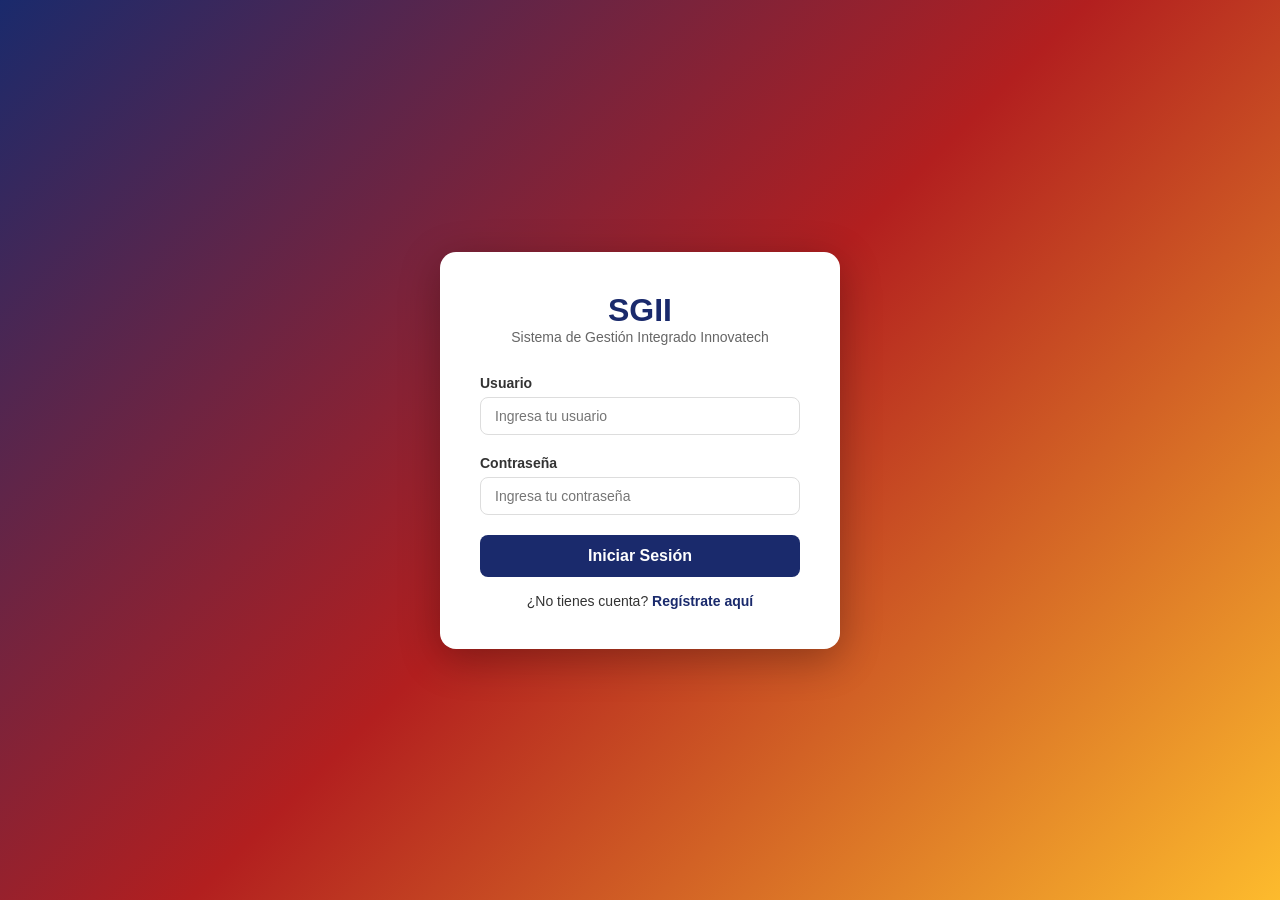
==== frontend/index.html @ d119462a "Primera versión del SGII MVP - Sistema de Gestión Integrado" ====
<!DOCTYPE html>
<html lang="es">
<head>
    <meta charset="UTF-8">
    <meta name="viewport" content="width=device-width, initial-scale=1.0">
    <title>SGII - Login | Innovatech</title>
    <link rel="stylesheet" href="css/style.css">
</head>
<body>
    <div class="login-container">
        <div class="login-box">
            <div class="login-header">
                <h1>SGII</h1>
                <p>Sistema de Gestión Integrado Innovatech</p>
            </div>
            
            <form id="loginForm">
                <div class="form-group">
                    <label for="username">Usuario</label>
                    <input type="text" id="username" placeholder="Ingresa tu usuario" required>
                </div>
                <div class="form-group">
                    <label for="password">Contraseña</label>
                    <input type="password" id="password" placeholder="Ingresa tu contraseña" required>
                </div>
                <button type="submit" class="btn-primary">Iniciar Sesión</button>
                <p class="register-link">¿No tienes cuenta? <a href="#" onclick="showRegister()">Regístrate aquí</a></p>
            </form>

            <form id="registerForm" style="display: none;">
                <div class="form-group">
                    <label for="reg-username">Usuario</label>
                    <input type="text" id="reg-username" placeholder="Elige un usuario" required>
                </div>
                <div class="form-group">
                    <label for="reg-email">Email</label>
                    <input type="email" id="reg-email" placeholder="tu@email.com" required>
                </div>
                <div class="form-group">
                    <label for="reg-fullname">Nombre completo</label>
                    <input type="text" id="reg-fullname" placeholder="Tu nombre completo">
                </div>
                <div class="form-group">
                    <label for="reg-password">Contraseña</label>
                    <input type="password" id="reg-password" placeholder="Crea una contraseña" required>
                </div>
                <button type="submit" class="btn-primary">Registrarse</button>
                <p class="register-link">¿Ya tienes cuenta? <a href="#" onclick="showLogin()">Inicia sesión aquí</a></p>
            </form>
        </div>
    </div>
    <script src="js/auth.js"></script>
</body>
</html>
---- frontend/css/style.css ----
* {
    margin: 0;
    padding: 0;
    box-sizing: border-box;
}

body {
    font-family: 'Segoe UI', Tahoma, Geneva, Verdana, sans-serif;
    background-color: #f4f7fa;
    color: #333;
}

.login-container {
    display: flex;
    justify-content: center;
    align-items: center;
    height: 100vh;
    background: linear-gradient(135deg, #1a2a6c, #b21f1f, #fdbb2d);
}

.login-box {
    background: white;
    padding: 40px;
    border-radius: 16px;
    box-shadow: 0 10px 40px rgba(0,0,0,0.3);
    width: 100%;
    max-width: 400px;
}

.login-header {
    text-align: center;
    margin-bottom: 30px;
}

.login-header h1 {
    color: #1a2a6c;
    font-size: 32px;
}

.login-header p {
    color: #666;
    font-size: 14px;
}

.form-group {
    margin-bottom: 20px;
}

.form-group label {
    display: block;
    margin-bottom: 6px;
    font-weight: 600;
    font-size: 14px;
}

.form-group input,
.form-group select,
.form-group textarea {
    width: 100%;
    padding: 10px 14px;
    border: 1px solid #ddd;
    border-radius: 8px;
    font-size: 14px;
    transition: border-color 0.3s;
}

.form-group input:focus,
.form-group select:focus,
.form-group textarea:focus {
    border-color: #1a2a6c;
    outline: none;
}

.btn-primary {
    width: 100%;
    padding: 12px;
    background: #1a2a6c;
    color: white;
    border: none;
    border-radius: 8px;
    font-size: 16px;
    font-weight: 600;
    cursor: pointer;
    transition: background 0.3s;
}

.btn-primary:hover {
    background: #2a3a8c;
}

.register-link {
    text-align: center;
    margin-top: 16px;
    font-size: 14px;
}

.register-link a {
    color: #1a2a6c;
    text-decoration: none;
    font-weight: 600;
}

.register-link a:hover {
    text-decoration: underline;
}

.navbar {
    background: white;
    padding: 16px 32px;
    display: flex;
    justify-content: space-between;
    align-items: center;
    box-shadow: 0 2px 10px rgba(0,0,0,0.1);
    position: sticky;
    top: 0;
    z-index: 100;
}

.nav-brand h2 {
    color: #1a2a6c;
    display: inline;
}

.nav-brand span {
    color: #666;
    font-size: 14px;
    margin-left: 8px;
}

.nav-links a {
    color: #555;
    text-decoration: none;
    margin-left: 24px;
    padding: 6px 12px;
    border-radius: 6px;
    transition: all 0.3s;
}

.nav-links a:hover {
    background: #f0f0f0;
}

.nav-links a.active {
    background: #1a2a6c;
    color: white;
}

#logoutBtn {
    color: #b21f1f;
}

#logoutBtn:hover {
    background: #fde8e8;
}

.container {
    max-width: 1200px;
    margin: 0 auto;
    padding: 24px 32px;
}

.stats-grid {
    display: grid;
    grid-template-columns: repeat(auto-fit, minmax(200px, 1fr));
    gap: 20px;
    margin: 24px 0;
}

.stat-card {
    background: white;
    padding: 20px;
    border-radius: 12px;
    box-shadow: 0 2px 10px rgba(0,0,0,0.08);
    display: flex;
    align-items: center;
    gap: 16px;
}

.stat-icon {
    font-size: 32px;
}

.stat-content h3 {
    font-size: 14px;
    color: #666;
    margin-bottom: 4px;
}

.stat-number {
    font-size: 28px;
    font-weight: 700;
    color: #1a2a6c;
}

.recent-projects {
    background: white;
    padding: 24px;
    border-radius: 12px;
    box-shadow: 0 2px 10px rgba(0,0,0,0.08);
    margin-top: 24px;
}

.recent-projects h2 {
    margin-bottom: 16px;
    font-size: 20px;
}

.page-header {
    display: flex;
    justify-content: space-between;
    align-items: center;
    margin-bottom: 24px;
}

.page-header .btn-primary {
    width: auto;
    padding: 10px 20px;
}

.project-item {
    background: white;
    padding: 20px 24px;
    border-radius: 12px;
    box-shadow: 0 2px 10px rgba(0,0,0,0.08);
    margin-bottom: 16px;
    display: flex;
    justify-content: space-between;
    align-items: center;
    transition: transform 0.2s;
}

.project-item:hover {
    transform: translateY(-2px);
}

.project-info h3 {
    font-size: 18px;
    margin-bottom: 4px;
}

.project-info p {
    color: #666;
    font-size: 14px;
}

.project-meta {
    display: flex;
    gap: 16px;
    align-items: center;
}

.status-badge {
    padding: 4px 12px;
    border-radius: 20px;
    font-size: 12px;
    font-weight: 600;
}

.status-planning { background: #ffd93d; color: #6b5800; }
.status-active { background: #6bcb77; color: #1a4a1a; }
.status-completed { background: #4d96ff; color: white; }
.status-cancelled { background: #ff6b6b; color: white; }

.btn-edit,
.btn-delete {
    border: none;
    padding: 6px 14px;
    border-radius: 6px;
    cursor: pointer;
    font-size: 13px;
    font-weight: 600;
    transition: all 0.2s ease;
}

.btn-edit {
    background: #e8f0fe;
    color: #1a2a6c;
}

.btn-edit:hover {
    background: #1a2a6c;
    color: white;
    transform: translateY(-1px);
}

.btn-delete {
    background: #fde8e8;
    color: #b21f1f;
}

.btn-delete:hover {
    background: #b21f1f;
    color: white;
    transform: translateY(-1px);
}

.modal {
    display: none;
    position: fixed;
    z-index: 200;
    left: 0;
    top: 0;
    width: 100%;
    height: 100%;
    background: rgba(0,0,0,0.5);
    justify-content: center;
    align-items: center;
}

.modal-content {
    background: white;
    padding: 32px;
    border-radius: 16px;
    width: 100%;
    max-width: 500px;
    position: relative;
    max-height: 90vh;
    overflow-y: auto;
}

.close {
    position: absolute;
    top: 16px;
    right: 20px;
    font-size: 28px;
    cursor: pointer;
    color: #999;
}

.close:hover {
    color: #333;
}

.modal-content .form-row {
    display: grid;
    grid-template-columns: 1fr 1fr;
    gap: 16px;
}

@media (max-width: 768px) {
    .navbar {
        flex-direction: column;
        gap: 12px;
        padding: 12px 16px;
    }
    
    .nav-links a {
        margin-left: 12px;
        font-size: 14px;
    }
    
    .stats-grid {
        grid-template-columns: 1fr 1fr;
    }
    
    .project-item {
        flex-direction: column;
        align-items: flex-start;
        gap: 12px;
    }
    
    .modal-content {
        margin: 20px;
        padding: 20px;
    }
    
    .modal-content .form-row {
        grid-template-columns: 1fr;
    }
}
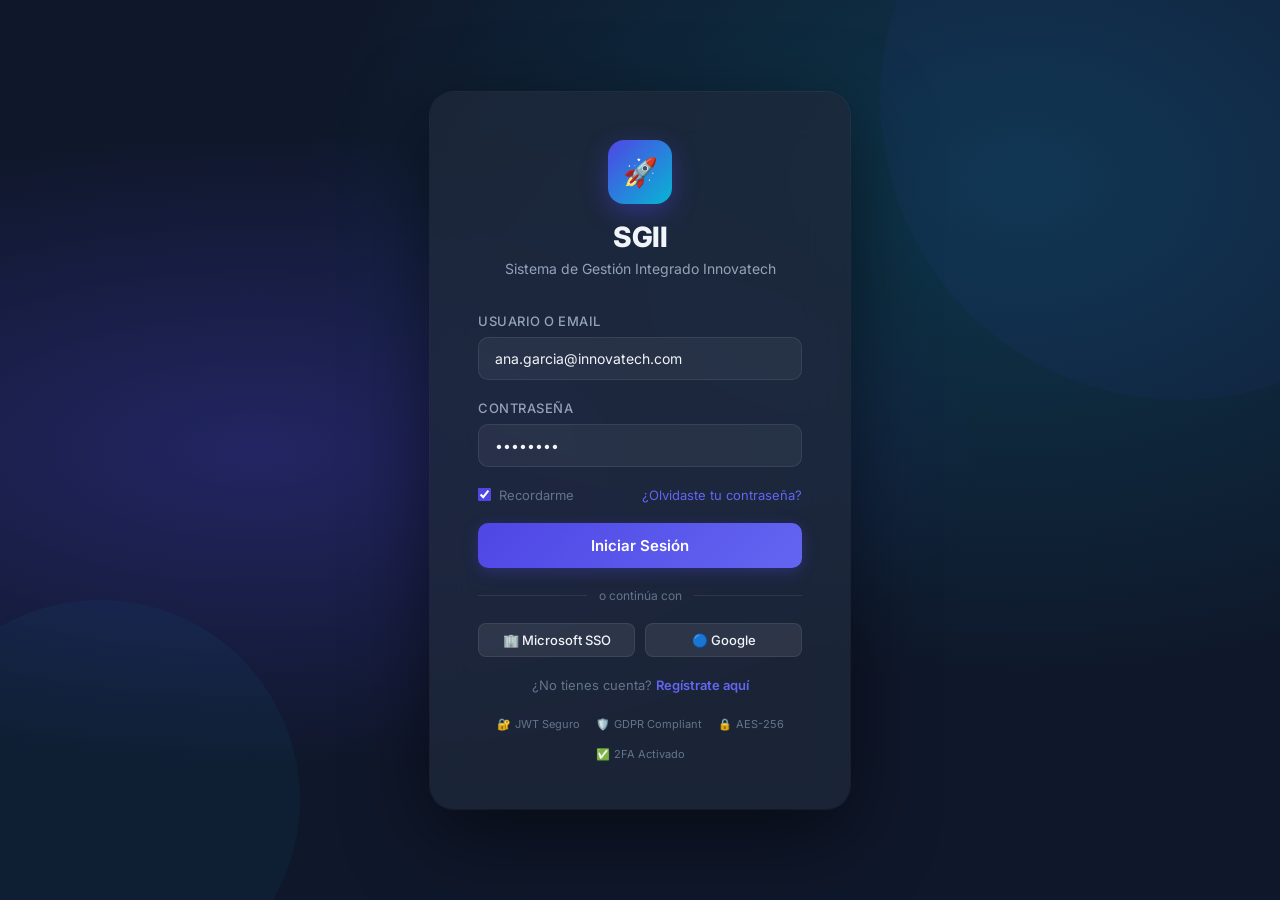
==== commit dbde0b63: "feat: implementar 6 modulos funcionales para capturas SGII con backend y diseño premium" ====
--- a/frontend/index.html
+++ b/frontend/index.html
@@ -3,52 +3,187 @@
 <head>
     <meta charset="UTF-8">
     <meta name="viewport" content="width=device-width, initial-scale=1.0">
-    <title>SGII - Login | Innovatech</title>
+    <title>SGII - Acceso Seguro | Innovatech Solutions</title>
+    <meta name="description" content="Sistema de Gestión Integrado Innovatech. Autenticación JWT con control de acceso basado en roles (RBAC).">
     <link rel="stylesheet" href="css/style.css">
 </head>
 <body>
     <div class="login-container">
         <div class="login-box">
             <div class="login-header">
+                <div class="login-logo">🚀</div>
                 <h1>SGII</h1>
                 <p>Sistema de Gestión Integrado Innovatech</p>
             </div>
-            
+
+            <!-- Login Form -->
             <form id="loginForm">
                 <div class="form-group">
-                    <label for="username">Usuario</label>
-                    <input type="text" id="username" placeholder="Ingresa tu usuario" required>
+                    <label for="username">Usuario o Email</label>
+                    <input type="text" id="username" placeholder="tu@innovatech.com" value="ana.garcia@innovatech.com">
                 </div>
                 <div class="form-group">
                     <label for="password">Contraseña</label>
-                    <input type="password" id="password" placeholder="Ingresa tu contraseña" required>
+                    <input type="password" id="password" placeholder="••••••••" value="••••••••">
                 </div>
-                <button type="submit" class="btn-primary">Iniciar Sesión</button>
-                <p class="register-link">¿No tienes cuenta? <a href="#" onclick="showRegister()">Regístrate aquí</a></p>
+                <div style="display:flex;justify-content:space-between;align-items:center;margin-bottom:20px;">
+                    <label style="display:flex;align-items:center;gap:8px;font-size:13px;color:var(--text-muted);cursor:pointer;margin:0;">
+                        <input type="checkbox" checked style="width:auto;accent-color:var(--primary);"> Recordarme
+                    </label>
+                    <a href="#" style="font-size:13px;color:var(--primary-light);text-decoration:none;">¿Olvidaste tu contraseña?</a>
+                </div>
+                <button type="submit" class="btn-primary" id="loginBtn">Iniciar Sesión</button>
+
+                <div style="display:flex;align-items:center;gap:12px;margin:20px 0;">
+                    <div style="flex:1;height:1px;background:var(--border);"></div>
+                    <span style="font-size:12px;color:var(--text-muted);">o continúa con</span>
+                    <div style="flex:1;height:1px;background:var(--border);"></div>
+                </div>
+
+                <div style="display:grid;grid-template-columns:1fr 1fr;gap:10px;margin-bottom:20px;">
+                    <button type="button" class="btn-secondary" onclick="alert('SSO Microsoft configurado')">
+                        🏢 Microsoft SSO
+                    </button>
+                    <button type="button" class="btn-secondary" onclick="alert('SSO Google configurado')">
+                        🔵 Google
+                    </button>
+                </div>
+
+                <p class="register-link">¿No tienes cuenta? <a href="#" onclick="showRegister(); return false;">Regístrate aquí</a></p>
             </form>
 
-            <form id="registerForm" style="display: none;">
+            <!-- Register Form (hidden) -->
+            <form id="registerForm" style="display:none;">
                 <div class="form-group">
-                    <label for="reg-username">Usuario</label>
-                    <input type="text" id="reg-username" placeholder="Elige un usuario" required>
-                </div>
-                <div class="form-group">
-                    <label for="reg-email">Email</label>
-                    <input type="email" id="reg-email" placeholder="tu@email.com" required>
-                </div>
-                <div class="form-group">
-                    <label for="reg-fullname">Nombre completo</label>
+                    <label for="reg-fullname">Nombre Completo</label>
                     <input type="text" id="reg-fullname" placeholder="Tu nombre completo">
                 </div>
                 <div class="form-group">
+                    <label for="reg-email">Email Corporativo</label>
+                    <input type="email" id="reg-email" placeholder="tu@innovatech.com" required>
+                </div>
+                <div class="form-group">
+                    <label for="reg-username">Nombre de Usuario</label>
+                    <input type="text" id="reg-username" placeholder="usuario.nombre" required>
+                </div>
+                <div class="form-group">
                     <label for="reg-password">Contraseña</label>
-                    <input type="password" id="reg-password" placeholder="Crea una contraseña" required>
+                    <input type="password" id="reg-password" placeholder="Mín. 8 caracteres con símbolo" required>
                 </div>
-                <button type="submit" class="btn-primary">Registrarse</button>
-                <p class="register-link">¿Ya tienes cuenta? <a href="#" onclick="showLogin()">Inicia sesión aquí</a></p>
+                <button type="submit" class="btn-primary">Crear Cuenta</button>
+                <p class="register-link">¿Ya tienes cuenta? <a href="#" onclick="showLogin(); return false;">Inicia sesión aquí</a></p>
             </form>
+
+            <!-- Security Badges -->
+            <div style="display:flex;justify-content:center;gap:16px;margin-top:24px;flex-wrap:wrap;">
+                <div style="display:flex;align-items:center;gap:4px;font-size:11px;color:var(--text-muted);">
+                    🔐 <span>JWT Seguro</span>
+                </div>
+                <div style="display:flex;align-items:center;gap:4px;font-size:11px;color:var(--text-muted);">
+                    🛡️ <span>GDPR Compliant</span>
+                </div>
+                <div style="display:flex;align-items:center;gap:4px;font-size:11px;color:var(--text-muted);">
+                    🔒 <span>AES-256</span>
+                </div>
+                <div style="display:flex;align-items:center;gap:4px;font-size:11px;color:var(--text-muted);">
+                    ✅ <span>2FA Activado</span>
+                </div>
+            </div>
         </div>
     </div>
-    <script src="js/auth.js"></script>
+
+    <script src="js/demo.js"></script>
+    <script>
+        function showRegister() {
+            document.getElementById('loginForm').style.display = 'none';
+            document.getElementById('registerForm').style.display = 'block';
+        }
+
+        function showLogin() {
+            document.getElementById('registerForm').style.display = 'none';
+            document.getElementById('loginForm').style.display = 'block';
+        }
+
+        document.getElementById('loginForm').addEventListener('submit', async function(e) {
+            e.preventDefault();
+            const btn = document.getElementById('loginBtn');
+            const userVal = document.getElementById('username').value;
+            const passVal = document.getElementById('password').value;
+
+            btn.textContent = '⏳ Verificando...';
+            btn.disabled = true;
+
+            try {
+                // El login del backend requiere OAuth2 Form URL Encoded
+                const response = await fetch('http://localhost:8000/api/auth/login', {
+                    method: 'POST',
+                    headers: { 'Content-Type': 'application/x-www-form-urlencoded' },
+                    body: new URLSearchParams({ 'username': userVal, 'password': passVal })
+                });
+
+                if (response.ok) {
+                    const data = await response.json();
+                    localStorage.setItem('access_token', data.access_token);
+
+                    // Obtener perfil del usuario
+                    const userResponse = await fetch('http://localhost:8000/api/auth/me', {
+                        headers: { 'Authorization': `Bearer ${data.access_token}` }
+                    });
+                    if (userResponse.ok) {
+                        const userData = await userResponse.json();
+                        localStorage.setItem('user', JSON.stringify(userData));
+                    } else {
+                        localStorage.setItem('user', JSON.stringify({ username: userVal, role: 'manager', full_name: 'Ana García' }));
+                    }
+
+                    window.location.href = 'dashboard.html';
+                } else {
+                    const err = await response.json();
+                    alert('Error: ' + (err.detail || 'Credenciales incorrectas'));
+                    btn.textContent = 'Iniciar Sesión';
+                    btn.disabled = false;
+                }
+            } catch (error) {
+                console.warn('Backend offline, usando modo demostración local.', error);
+                // Fallback local en caso de desconexión
+                if (userVal && passVal) {
+                    localStorage.setItem('access_token', 'demo-token-jwt-12345');
+                    localStorage.setItem('user', JSON.stringify({ username: 'ana.garcia', role: 'manager', full_name: 'Ana García' }));
+                    window.location.href = 'dashboard.html';
+                } else {
+                    alert('Por favor ingresa usuario y contraseña');
+                    btn.textContent = 'Iniciar Sesión';
+                    btn.disabled = false;
+                }
+            }
+        });
+
+        document.getElementById('registerForm').addEventListener('submit', async function(e) {
+            e.preventDefault();
+            const username = document.getElementById('reg-username').value;
+            const email = document.getElementById('reg-email').value;
+            const full_name = document.getElementById('reg-fullname').value;
+            const password = document.getElementById('reg-password').value;
+
+            try {
+                const response = await fetch('http://localhost:8000/api/auth/register', {
+                    method: 'POST',
+                    headers: { 'Content-Type': 'application/json' },
+                    body: JSON.stringify({ username, email, full_name, password, role: 'dev' })
+                });
+
+                if (response.ok) {
+                    alert('✅ Usuario registrado exitosamente en la base de datos.');
+                    showLogin();
+                } else {
+                    const err = await response.json();
+                    alert('Error: ' + (err.detail || 'No se pudo registrar'));
+                }
+            } catch (error) {
+                alert('Modo demostración: cuenta simulada.');
+                showLogin();
+            }
+        });
+    </script>
 </body>
 </html>
--- a/frontend/css/style.css
+++ b/frontend/css/style.css
@@ -1,45 +1,126 @@
+@import url('https://fonts.googleapis.com/css2?family=Inter:wght@300;400;500;600;700;800&display=swap');
+
 * {
     margin: 0;
     padding: 0;
     box-sizing: border-box;
 }
 
+:root {
+    --primary: #4f46e5;
+    --primary-light: #6366f1;
+    --primary-dark: #3730a3;
+    --secondary: #06b6d4;
+    --success: #10b981;
+    --warning: #f59e0b;
+    --danger: #ef4444;
+    --dark: #0f172a;
+    --dark-2: #1e293b;
+    --dark-3: #334155;
+    --text-primary: #f1f5f9;
+    --text-secondary: #94a3b8;
+    --text-muted: #64748b;
+    --border: rgba(255,255,255,0.08);
+    --card-bg: rgba(30, 41, 59, 0.8);
+    --sidebar-width: 260px;
+}
+
 body {
-    font-family: 'Segoe UI', Tahoma, Geneva, Verdana, sans-serif;
-    background-color: #f4f7fa;
-    color: #333;
-}
-
+    font-family: 'Inter', 'Segoe UI', sans-serif;
+    background: var(--dark);
+    color: var(--text-primary);
+    min-height: 100vh;
+}
+
+/* ===== SCROLLBAR ===== */
+::-webkit-scrollbar { width: 6px; }
+::-webkit-scrollbar-track { background: var(--dark-2); }
+::-webkit-scrollbar-thumb { background: var(--dark-3); border-radius: 3px; }
+
+/* ===== LOGIN PAGE ===== */
 .login-container {
     display: flex;
     justify-content: center;
     align-items: center;
-    height: 100vh;
-    background: linear-gradient(135deg, #1a2a6c, #b21f1f, #fdbb2d);
+    min-height: 100vh;
+    background: radial-gradient(ellipse at 20% 50%, rgba(79,70,229,0.3) 0%, transparent 50%),
+                radial-gradient(ellipse at 80% 20%, rgba(6,182,212,0.2) 0%, transparent 50%),
+                var(--dark);
+    position: relative;
+    overflow: hidden;
+}
+
+.login-container::before {
+    content: '';
+    position: absolute;
+    width: 600px; height: 600px;
+    background: rgba(79,70,229,0.05);
+    border-radius: 50%;
+    top: -200px; right: -200px;
+    animation: float 8s ease-in-out infinite;
+}
+
+.login-container::after {
+    content: '';
+    position: absolute;
+    width: 400px; height: 400px;
+    background: rgba(6,182,212,0.05);
+    border-radius: 50%;
+    bottom: -100px; left: -100px;
+    animation: float 6s ease-in-out infinite reverse;
+}
+
+@keyframes float {
+    0%, 100% { transform: translateY(0px); }
+    50% { transform: translateY(-20px); }
 }
 
 .login-box {
-    background: white;
-    padding: 40px;
-    border-radius: 16px;
-    box-shadow: 0 10px 40px rgba(0,0,0,0.3);
+    background: var(--card-bg);
+    backdrop-filter: blur(20px);
+    padding: 48px;
+    border-radius: 24px;
+    box-shadow: 0 25px 80px rgba(0,0,0,0.5), 0 0 0 1px var(--border);
     width: 100%;
-    max-width: 400px;
+    max-width: 420px;
+    position: relative;
+    z-index: 1;
+    animation: slideUp 0.5s ease;
+}
+
+@keyframes slideUp {
+    from { opacity: 0; transform: translateY(30px); }
+    to { opacity: 1; transform: translateY(0); }
 }
 
 .login-header {
     text-align: center;
-    margin-bottom: 30px;
+    margin-bottom: 36px;
+}
+
+.login-logo {
+    display: inline-flex;
+    align-items: center;
+    justify-content: center;
+    width: 64px; height: 64px;
+    background: linear-gradient(135deg, var(--primary), var(--secondary));
+    border-radius: 16px;
+    font-size: 28px;
+    margin-bottom: 16px;
+    box-shadow: 0 8px 24px rgba(79,70,229,0.4);
 }
 
 .login-header h1 {
-    color: #1a2a6c;
-    font-size: 32px;
+    color: var(--text-primary);
+    font-size: 28px;
+    font-weight: 800;
+    letter-spacing: -0.5px;
 }
 
 .login-header p {
-    color: #666;
+    color: var(--text-secondary);
     font-size: 14px;
+    margin-top: 6px;
 }
 
 .form-group {
@@ -48,288 +129,651 @@
 
 .form-group label {
     display: block;
-    margin-bottom: 6px;
-    font-weight: 600;
-    font-size: 14px;
+    margin-bottom: 8px;
+    font-weight: 500;
+    font-size: 13px;
+    color: var(--text-secondary);
+    text-transform: uppercase;
+    letter-spacing: 0.5px;
 }
 
 .form-group input,
 .form-group select,
 .form-group textarea {
     width: 100%;
-    padding: 10px 14px;
-    border: 1px solid #ddd;
-    border-radius: 8px;
+    padding: 12px 16px;
+    background: rgba(255,255,255,0.05);
+    border: 1px solid var(--border);
+    border-radius: 10px;
     font-size: 14px;
-    transition: border-color 0.3s;
+    color: var(--text-primary);
+    transition: all 0.3s;
+    font-family: 'Inter', sans-serif;
+}
+
+.form-group input::placeholder,
+.form-group textarea::placeholder {
+    color: var(--text-muted);
 }
 
 .form-group input:focus,
 .form-group select:focus,
 .form-group textarea:focus {
-    border-color: #1a2a6c;
+    border-color: var(--primary);
     outline: none;
+    background: rgba(79,70,229,0.1);
+    box-shadow: 0 0 0 3px rgba(79,70,229,0.15);
+}
+
+.form-group select option {
+    background: var(--dark-2);
+    color: var(--text-primary);
 }
 
 .btn-primary {
     width: 100%;
-    padding: 12px;
-    background: #1a2a6c;
+    padding: 13px;
+    background: linear-gradient(135deg, var(--primary), var(--primary-light));
     color: white;
     border: none;
-    border-radius: 8px;
-    font-size: 16px;
+    border-radius: 10px;
+    font-size: 15px;
     font-weight: 600;
     cursor: pointer;
-    transition: background 0.3s;
+    transition: all 0.3s;
+    font-family: 'Inter', sans-serif;
+    box-shadow: 0 4px 15px rgba(79,70,229,0.3);
 }
 
 .btn-primary:hover {
-    background: #2a3a8c;
+    transform: translateY(-2px);
+    box-shadow: 0 8px 25px rgba(79,70,229,0.4);
+}
+
+.btn-primary:active { transform: translateY(0); }
+
+.btn-secondary {
+    padding: 8px 16px;
+    background: rgba(255,255,255,0.08);
+    color: var(--text-primary);
+    border: 1px solid var(--border);
+    border-radius: 8px;
+    font-size: 13px;
+    font-weight: 500;
+    cursor: pointer;
+    transition: all 0.2s;
+    font-family: 'Inter', sans-serif;
+}
+
+.btn-secondary:hover {
+    background: rgba(255,255,255,0.12);
+    transform: translateY(-1px);
 }
 
 .register-link {
     text-align: center;
-    margin-top: 16px;
-    font-size: 14px;
+    margin-top: 20px;
+    font-size: 13px;
+    color: var(--text-muted);
 }
 
 .register-link a {
-    color: #1a2a6c;
+    color: var(--primary-light);
     text-decoration: none;
     font-weight: 600;
 }
 
-.register-link a:hover {
-    text-decoration: underline;
-}
-
-.navbar {
-    background: white;
-    padding: 16px 32px;
-    display: flex;
+.register-link a:hover { text-decoration: underline; }
+
+/* ===== LAYOUT WITH SIDEBAR ===== */
+.app-layout {
+    display: flex;
+    min-height: 100vh;
+}
+
+/* ===== SIDEBAR ===== */
+.sidebar {
+    width: var(--sidebar-width);
+    background: var(--dark-2);
+    border-right: 1px solid var(--border);
+    display: flex;
+    flex-direction: column;
+    position: fixed;
+    height: 100vh;
+    top: 0; left: 0;
+    z-index: 100;
+    overflow-y: auto;
+}
+
+.sidebar-brand {
+    padding: 24px 20px;
+    border-bottom: 1px solid var(--border);
+    display: flex;
+    align-items: center;
+    gap: 12px;
+}
+
+.brand-icon {
+    width: 40px; height: 40px;
+    background: linear-gradient(135deg, var(--primary), var(--secondary));
+    border-radius: 10px;
+    display: flex;
+    align-items: center;
+    justify-content: center;
+    font-size: 18px;
+    flex-shrink: 0;
+    box-shadow: 0 4px 12px rgba(79,70,229,0.3);
+}
+
+.brand-text h2 {
+    font-size: 18px;
+    font-weight: 800;
+    color: var(--text-primary);
+    letter-spacing: -0.5px;
+}
+
+.brand-text span {
+    font-size: 11px;
+    color: var(--text-muted);
+    font-weight: 400;
+}
+
+.sidebar-nav {
+    padding: 16px 12px;
+    flex: 1;
+}
+
+.nav-section-title {
+    font-size: 10px;
+    font-weight: 600;
+    color: var(--text-muted);
+    text-transform: uppercase;
+    letter-spacing: 1px;
+    padding: 8px 8px 4px;
+    margin-top: 8px;
+}
+
+.nav-item {
+    display: flex;
+    align-items: center;
+    gap: 10px;
+    padding: 10px 12px;
+    border-radius: 10px;
+    text-decoration: none;
+    color: var(--text-secondary);
+    font-size: 14px;
+    font-weight: 500;
+    transition: all 0.2s;
+    margin-bottom: 2px;
+}
+
+.nav-item:hover {
+    background: rgba(255,255,255,0.06);
+    color: var(--text-primary);
+}
+
+.nav-item.active {
+    background: rgba(79,70,229,0.15);
+    color: var(--primary-light);
+    border: 1px solid rgba(79,70,229,0.2);
+}
+
+.nav-item .nav-icon {
+    font-size: 16px;
+    width: 20px;
+    text-align: center;
+}
+
+.nav-badge {
+    margin-left: auto;
+    background: var(--primary);
+    color: white;
+    font-size: 10px;
+    font-weight: 700;
+    padding: 2px 7px;
+    border-radius: 20px;
+}
+
+.sidebar-footer {
+    padding: 16px 12px;
+    border-top: 1px solid var(--border);
+}
+
+.user-avatar-section {
+    display: flex;
+    align-items: center;
+    gap: 10px;
+    padding: 10px 12px;
+    border-radius: 10px;
+    background: rgba(255,255,255,0.04);
+}
+
+.avatar {
+    width: 36px; height: 36px;
+    border-radius: 50%;
+    background: linear-gradient(135deg, var(--primary), var(--secondary));
+    display: flex;
+    align-items: center;
+    justify-content: center;
+    font-weight: 700;
+    font-size: 14px;
+    color: white;
+    flex-shrink: 0;
+}
+
+.user-info-mini span {
+    display: block;
+    font-size: 13px;
+    font-weight: 600;
+    color: var(--text-primary);
+}
+
+.user-info-mini small {
+    font-size: 11px;
+    color: var(--text-muted);
+}
+
+/* ===== MAIN CONTENT ===== */
+.main-content {
+    margin-left: var(--sidebar-width);
+    flex: 1;
+    display: flex;
+    flex-direction: column;
+}
+
+.topbar {
+    background: rgba(15,23,42,0.8);
+    backdrop-filter: blur(12px);
+    border-bottom: 1px solid var(--border);
+    padding: 0 32px;
+    height: 64px;
+    display: flex;
+    align-items: center;
     justify-content: space-between;
-    align-items: center;
-    box-shadow: 0 2px 10px rgba(0,0,0,0.1);
     position: sticky;
     top: 0;
-    z-index: 100;
-}
-
-.nav-brand h2 {
-    color: #1a2a6c;
-    display: inline;
-}
-
-.nav-brand span {
-    color: #666;
-    font-size: 14px;
-    margin-left: 8px;
-}
-
-.nav-links a {
-    color: #555;
-    text-decoration: none;
-    margin-left: 24px;
-    padding: 6px 12px;
-    border-radius: 6px;
+    z-index: 50;
+}
+
+.topbar-title h1 {
+    font-size: 18px;
+    font-weight: 700;
+    color: var(--text-primary);
+}
+
+.topbar-title p {
+    font-size: 12px;
+    color: var(--text-muted);
+}
+
+.topbar-actions {
+    display: flex;
+    align-items: center;
+    gap: 12px;
+}
+
+.notif-btn {
+    width: 36px; height: 36px;
+    background: rgba(255,255,255,0.06);
+    border: 1px solid var(--border);
+    border-radius: 8px;
+    display: flex;
+    align-items: center;
+    justify-content: center;
+    cursor: pointer;
+    position: relative;
+    transition: all 0.2s;
+    color: var(--text-secondary);
+    font-size: 16px;
+}
+
+.notif-btn:hover { background: rgba(255,255,255,0.1); }
+
+.notif-dot {
+    position: absolute;
+    top: 4px; right: 4px;
+    width: 8px; height: 8px;
+    background: var(--danger);
+    border-radius: 50%;
+    border: 2px solid var(--dark);
+}
+
+.page-content {
+    padding: 28px 32px;
+    flex: 1;
+}
+
+/* ===== CARDS ===== */
+.card {
+    background: var(--card-bg);
+    backdrop-filter: blur(12px);
+    border: 1px solid var(--border);
+    border-radius: 16px;
+    padding: 24px;
     transition: all 0.3s;
 }
 
-.nav-links a:hover {
-    background: #f0f0f0;
-}
-
-.nav-links a.active {
-    background: #1a2a6c;
-    color: white;
-}
-
-#logoutBtn {
-    color: #b21f1f;
-}
-
-#logoutBtn:hover {
-    background: #fde8e8;
-}
-
-.container {
-    max-width: 1200px;
-    margin: 0 auto;
-    padding: 24px 32px;
-}
-
+.card:hover {
+    border-color: rgba(79,70,229,0.3);
+    box-shadow: 0 8px 30px rgba(0,0,0,0.2);
+}
+
+.card-header {
+    display: flex;
+    align-items: center;
+    justify-content: space-between;
+    margin-bottom: 20px;
+}
+
+.card-title {
+    font-size: 16px;
+    font-weight: 700;
+    color: var(--text-primary);
+}
+
+/* ===== STATS GRID ===== */
 .stats-grid {
     display: grid;
     grid-template-columns: repeat(auto-fit, minmax(200px, 1fr));
-    gap: 20px;
-    margin: 24px 0;
+    gap: 16px;
+    margin-bottom: 24px;
 }
 
 .stat-card {
-    background: white;
-    padding: 20px;
+    background: var(--card-bg);
+    backdrop-filter: blur(12px);
+    border: 1px solid var(--border);
+    border-radius: 16px;
+    padding: 20px 24px;
+    display: flex;
+    align-items: center;
+    gap: 16px;
+    transition: all 0.3s;
+    position: relative;
+    overflow: hidden;
+}
+
+.stat-card::before {
+    content: '';
+    position: absolute;
+    top: 0; left: 0; right: 0;
+    height: 3px;
+    border-radius: 16px 16px 0 0;
+}
+
+.stat-card.blue::before { background: linear-gradient(90deg, var(--primary), var(--primary-light)); }
+.stat-card.cyan::before { background: linear-gradient(90deg, var(--secondary), #22d3ee); }
+.stat-card.green::before { background: linear-gradient(90deg, var(--success), #34d399); }
+.stat-card.yellow::before { background: linear-gradient(90deg, var(--warning), #fbbf24); }
+.stat-card.red::before { background: linear-gradient(90deg, var(--danger), #f87171); }
+
+.stat-card:hover {
+    transform: translateY(-3px);
+    border-color: rgba(79,70,229,0.3);
+    box-shadow: 0 10px 30px rgba(0,0,0,0.3);
+}
+
+.stat-icon-wrap {
+    width: 48px; height: 48px;
     border-radius: 12px;
-    box-shadow: 0 2px 10px rgba(0,0,0,0.08);
-    display: flex;
-    align-items: center;
-    gap: 16px;
-}
-
-.stat-icon {
-    font-size: 32px;
-}
+    display: flex;
+    align-items: center;
+    justify-content: center;
+    font-size: 22px;
+    flex-shrink: 0;
+}
+
+.stat-icon-wrap.blue { background: rgba(79,70,229,0.15); }
+.stat-icon-wrap.cyan { background: rgba(6,182,212,0.15); }
+.stat-icon-wrap.green { background: rgba(16,185,129,0.15); }
+.stat-icon-wrap.yellow { background: rgba(245,158,11,0.15); }
+.stat-icon-wrap.red { background: rgba(239,68,68,0.15); }
 
 .stat-content h3 {
-    font-size: 14px;
-    color: #666;
-    margin-bottom: 4px;
+    font-size: 12px;
+    color: var(--text-muted);
+    font-weight: 500;
+    text-transform: uppercase;
+    letter-spacing: 0.5px;
 }
 
 .stat-number {
-    font-size: 28px;
-    font-weight: 700;
-    color: #1a2a6c;
-}
-
-.recent-projects {
-    background: white;
-    padding: 24px;
-    border-radius: 12px;
-    box-shadow: 0 2px 10px rgba(0,0,0,0.08);
-    margin-top: 24px;
-}
-
-.recent-projects h2 {
-    margin-bottom: 16px;
-    font-size: 20px;
-}
-
+    font-size: 30px;
+    font-weight: 800;
+    color: var(--text-primary);
+    line-height: 1;
+    margin-top: 4px;
+}
+
+.stat-trend {
+    font-size: 11px;
+    font-weight: 500;
+    margin-top: 4px;
+}
+
+.stat-trend.up { color: var(--success); }
+.stat-trend.down { color: var(--danger); }
+
+/* ===== PAGE HEADER ===== */
 .page-header {
     display: flex;
     justify-content: space-between;
     align-items: center;
     margin-bottom: 24px;
+}
+
+.page-header-text h1 {
+    font-size: 22px;
+    font-weight: 800;
+    color: var(--text-primary);
+}
+
+.page-header-text p {
+    font-size: 13px;
+    color: var(--text-muted);
+    margin-top: 2px;
 }
 
 .page-header .btn-primary {
     width: auto;
     padding: 10px 20px;
-}
-
+    font-size: 14px;
+    display: flex;
+    align-items: center;
+    gap: 6px;
+}
+
+/* ===== PROJECT ITEMS ===== */
 .project-item {
-    background: white;
+    background: var(--card-bg);
+    backdrop-filter: blur(12px);
+    border: 1px solid var(--border);
     padding: 20px 24px;
-    border-radius: 12px;
-    box-shadow: 0 2px 10px rgba(0,0,0,0.08);
-    margin-bottom: 16px;
+    border-radius: 14px;
+    margin-bottom: 12px;
     display: flex;
     justify-content: space-between;
     align-items: center;
-    transition: transform 0.2s;
+    transition: all 0.3s;
 }
 
 .project-item:hover {
-    transform: translateY(-2px);
+    transform: translateX(4px);
+    border-color: rgba(79,70,229,0.3);
+    box-shadow: 0 4px 20px rgba(0,0,0,0.2);
 }
 
 .project-info h3 {
-    font-size: 18px;
+    font-size: 16px;
+    font-weight: 700;
+    color: var(--text-primary);
     margin-bottom: 4px;
 }
 
 .project-info p {
-    color: #666;
-    font-size: 14px;
+    color: var(--text-secondary);
+    font-size: 13px;
+}
+
+.project-info .project-dates {
+    font-size: 12px;
+    color: var(--text-muted);
+    margin-top: 4px;
+    display: flex;
+    align-items: center;
+    gap: 4px;
 }
 
 .project-meta {
     display: flex;
-    gap: 16px;
-    align-items: center;
-}
-
+    gap: 12px;
+    align-items: center;
+    flex-wrap: wrap;
+}
+
+.project-progress {
+    display: flex;
+    flex-direction: column;
+    align-items: flex-end;
+    gap: 4px;
+    min-width: 80px;
+}
+
+.progress-label {
+    font-size: 12px;
+    color: var(--text-muted);
+}
+
+.progress-bar-wrap {
+    width: 80px;
+    height: 6px;
+    background: rgba(255,255,255,0.08);
+    border-radius: 3px;
+    overflow: hidden;
+}
+
+.progress-bar-fill {
+    height: 100%;
+    border-radius: 3px;
+    background: linear-gradient(90deg, var(--primary), var(--secondary));
+}
+
+/* ===== STATUS BADGES ===== */
 .status-badge {
     padding: 4px 12px;
     border-radius: 20px;
+    font-size: 11px;
+    font-weight: 600;
+    text-transform: uppercase;
+    letter-spacing: 0.5px;
+}
+
+.status-planning { background: rgba(245,158,11,0.15); color: #fbbf24; border: 1px solid rgba(245,158,11,0.3); }
+.status-active { background: rgba(16,185,129,0.15); color: #34d399; border: 1px solid rgba(16,185,129,0.3); }
+.status-completed { background: rgba(79,70,229,0.15); color: #818cf8; border: 1px solid rgba(79,70,229,0.3); }
+.status-cancelled { background: rgba(239,68,68,0.15); color: #f87171; border: 1px solid rgba(239,68,68,0.3); }
+.status-pending { background: rgba(245,158,11,0.15); color: #fbbf24; border: 1px solid rgba(245,158,11,0.3); }
+.status-in_progress { background: rgba(6,182,212,0.15); color: #22d3ee; border: 1px solid rgba(6,182,212,0.3); }
+.status-review { background: rgba(139,92,246,0.15); color: #a78bfa; border: 1px solid rgba(139,92,246,0.3); }
+.status-done { background: rgba(16,185,129,0.15); color: #34d399; border: 1px solid rgba(16,185,129,0.3); }
+
+/* ===== BUTTONS ===== */
+.btn-edit, .btn-delete {
+    border: none;
+    padding: 7px 14px;
+    border-radius: 8px;
+    cursor: pointer;
     font-size: 12px;
     font-weight: 600;
-}
-
-.status-planning { background: #ffd93d; color: #6b5800; }
-.status-active { background: #6bcb77; color: #1a4a1a; }
-.status-completed { background: #4d96ff; color: white; }
-.status-cancelled { background: #ff6b6b; color: white; }
-
-.btn-edit,
-.btn-delete {
-    border: none;
-    padding: 6px 14px;
-    border-radius: 6px;
-    cursor: pointer;
-    font-size: 13px;
-    font-weight: 600;
-    transition: all 0.2s ease;
+    transition: all 0.2s;
+    font-family: 'Inter', sans-serif;
 }
 
 .btn-edit {
-    background: #e8f0fe;
-    color: #1a2a6c;
+    background: rgba(79,70,229,0.15);
+    color: var(--primary-light);
+    border: 1px solid rgba(79,70,229,0.3);
 }
 
 .btn-edit:hover {
-    background: #1a2a6c;
+    background: var(--primary);
     color: white;
     transform: translateY(-1px);
 }
 
 .btn-delete {
-    background: #fde8e8;
-    color: #b21f1f;
+    background: rgba(239,68,68,0.1);
+    color: #f87171;
+    border: 1px solid rgba(239,68,68,0.2);
 }
 
 .btn-delete:hover {
-    background: #b21f1f;
+    background: var(--danger);
     color: white;
     transform: translateY(-1px);
 }
 
+.btn-icon {
+    width: 32px; height: 32px;
+    background: rgba(255,255,255,0.06);
+    border: 1px solid var(--border);
+    border-radius: 8px;
+    display: inline-flex;
+    align-items: center;
+    justify-content: center;
+    cursor: pointer;
+    transition: all 0.2s;
+    font-size: 14px;
+}
+
+.btn-icon:hover { background: rgba(255,255,255,0.12); }
+
+/* ===== MODAL ===== */
 .modal {
     display: none;
     position: fixed;
     z-index: 200;
-    left: 0;
-    top: 0;
+    left: 0; top: 0;
+    width: 100%; height: 100%;
+    background: rgba(0,0,0,0.7);
+    backdrop-filter: blur(4px);
+    justify-content: center;
+    align-items: center;
+}
+
+.modal-content {
+    background: var(--dark-2);
+    border: 1px solid var(--border);
+    padding: 32px;
+    border-radius: 20px;
     width: 100%;
-    height: 100%;
-    background: rgba(0,0,0,0.5);
-    justify-content: center;
-    align-items: center;
-}
-
-.modal-content {
-    background: white;
-    padding: 32px;
-    border-radius: 16px;
-    width: 100%;
-    max-width: 500px;
+    max-width: 520px;
     position: relative;
     max-height: 90vh;
     overflow-y: auto;
+    animation: slideUp 0.3s ease;
+}
+
+.modal-content h2 {
+    font-size: 20px;
+    font-weight: 700;
+    margin-bottom: 24px;
+    color: var(--text-primary);
 }
 
 .close {
     position: absolute;
-    top: 16px;
-    right: 20px;
-    font-size: 28px;
+    top: 20px; right: 24px;
+    font-size: 24px;
     cursor: pointer;
-    color: #999;
-}
-
-.close:hover {
-    color: #333;
-}
+    color: var(--text-muted);
+    transition: color 0.2s;
+    background: none;
+    border: none;
+    font-family: 'Inter', sans-serif;
+}
+
+.close:hover { color: var(--text-primary); }
 
 .modal-content .form-row {
     display: grid;
@@ -337,34 +781,724 @@
     gap: 16px;
 }
 
-@media (max-width: 768px) {
-    .navbar {
-        flex-direction: column;
-        gap: 12px;
-        padding: 12px 16px;
-    }
-    
-    .nav-links a {
-        margin-left: 12px;
-        font-size: 14px;
-    }
-    
-    .stats-grid {
-        grid-template-columns: 1fr 1fr;
-    }
-    
-    .project-item {
-        flex-direction: column;
-        align-items: flex-start;
-        gap: 12px;
-    }
-    
-    .modal-content {
-        margin: 20px;
-        padding: 20px;
-    }
-    
-    .modal-content .form-row {
-        grid-template-columns: 1fr;
-    }
+/* ===== TASKS ===== */
+.task-item {
+    background: var(--card-bg);
+    border: 1px solid var(--border);
+    border-radius: 12px;
+    padding: 16px 20px;
+    margin-bottom: 10px;
+    display: flex;
+    align-items: center;
+    gap: 16px;
+    transition: all 0.3s;
+}
+
+.task-item:hover {
+    border-color: rgba(79,70,229,0.3);
+    transform: translateX(4px);
+}
+
+.task-checkbox {
+    width: 20px; height: 20px;
+    border-radius: 50%;
+    border: 2px solid var(--dark-3);
+    display: flex;
+    align-items: center;
+    justify-content: center;
+    flex-shrink: 0;
+    cursor: pointer;
+    transition: all 0.2s;
+}
+
+.task-checkbox.done {
+    background: var(--success);
+    border-color: var(--success);
+    color: white;
+    font-size: 11px;
+}
+
+.task-checkbox.progress {
+    border-color: var(--secondary);
+    background: rgba(6,182,212,0.15);
+}
+
+.task-info { flex: 1; }
+
+.task-info h4 {
+    font-size: 14px;
+    font-weight: 600;
+    color: var(--text-primary);
+    margin-bottom: 3px;
+}
+
+.task-info h4.done-text { text-decoration: line-through; color: var(--text-muted); }
+
+.task-info p {
+    font-size: 12px;
+    color: var(--text-muted);
+    display: flex;
+    align-items: center;
+    gap: 10px;
+}
+
+.task-meta {
+    display: flex;
+    align-items: center;
+    gap: 10px;
+    flex-shrink: 0;
+}
+
+.priority-badge {
+    padding: 2px 8px;
+    border-radius: 4px;
+    font-size: 10px;
+    font-weight: 700;
+    text-transform: uppercase;
+    letter-spacing: 0.5px;
+}
+
+.priority-high { background: rgba(239,68,68,0.15); color: #f87171; }
+.priority-medium { background: rgba(245,158,11,0.15); color: #fbbf24; }
+.priority-low { background: rgba(16,185,129,0.15); color: #34d399; }
+
+.assignee-avatar {
+    width: 28px; height: 28px;
+    border-radius: 50%;
+    display: flex;
+    align-items: center;
+    justify-content: center;
+    font-size: 11px;
+    font-weight: 700;
+    color: white;
+    flex-shrink: 0;
+}
+
+/* ===== RESOURCES ===== */
+.resource-card {
+    background: var(--card-bg);
+    border: 1px solid var(--border);
+    border-radius: 14px;
+    padding: 20px;
+    transition: all 0.3s;
+    margin-bottom: 12px;
+}
+
+.resource-card:hover {
+    border-color: rgba(79,70,229,0.3);
+    transform: translateY(-2px);
+    box-shadow: 0 8px 24px rgba(0,0,0,0.2);
+}
+
+.resource-header {
+    display: flex;
+    align-items: center;
+    gap: 14px;
+    margin-bottom: 14px;
+}
+
+.resource-avatar {
+    width: 48px; height: 48px;
+    border-radius: 12px;
+    display: flex;
+    align-items: center;
+    justify-content: center;
+    font-size: 18px;
+    font-weight: 800;
+    color: white;
+    flex-shrink: 0;
+}
+
+.resource-info h3 {
+    font-size: 15px;
+    font-weight: 700;
+    color: var(--text-primary);
+}
+
+.resource-info p {
+    font-size: 12px;
+    color: var(--text-muted);
+}
+
+.capacity-bar-wrap {
+    margin-top: 12px;
+}
+
+.capacity-label {
+    display: flex;
+    justify-content: space-between;
+    font-size: 12px;
+    margin-bottom: 6px;
+}
+
+.capacity-label span:first-child { color: var(--text-secondary); }
+.capacity-label span:last-child { color: var(--text-primary); font-weight: 600; }
+
+.capacity-bar {
+    height: 8px;
+    background: rgba(255,255,255,0.08);
+    border-radius: 4px;
+    overflow: hidden;
+}
+
+.capacity-fill {
+    height: 100%;
+    border-radius: 4px;
+    transition: width 1s ease;
+}
+
+.capacity-fill.low { background: linear-gradient(90deg, var(--success), #34d399); }
+.capacity-fill.medium { background: linear-gradient(90deg, var(--warning), #fbbf24); }
+.capacity-fill.high { background: linear-gradient(90deg, var(--danger), #f87171); }
+
+.resource-tasks {
+    margin-top: 12px;
+    display: flex;
+    flex-wrap: wrap;
+    gap: 6px;
+}
+
+.task-tag {
+    padding: 3px 10px;
+    background: rgba(255,255,255,0.06);
+    border: 1px solid var(--border);
+    border-radius: 6px;
+    font-size: 11px;
+    color: var(--text-secondary);
+}
+
+/* ===== COMMUNICATION ===== */
+.comm-layout {
+    display: grid;
+    grid-template-columns: 280px 1fr;
+    gap: 16px;
+    height: calc(100vh - 130px);
+}
+
+.chat-channels {
+    background: var(--card-bg);
+    border: 1px solid var(--border);
+    border-radius: 16px;
+    overflow: hidden;
+    display: flex;
+    flex-direction: column;
+}
+
+.chat-channels-header {
+    padding: 16px 20px;
+    border-bottom: 1px solid var(--border);
+    font-size: 14px;
+    font-weight: 700;
+    display: flex;
+    justify-content: space-between;
+    align-items: center;
+}
+
+.channel-list { padding: 8px; flex: 1; overflow-y: auto; }
+
+.channel-item {
+    display: flex;
+    align-items: center;
+    gap: 10px;
+    padding: 10px 12px;
+    border-radius: 8px;
+    cursor: pointer;
+    transition: all 0.2s;
+}
+
+.channel-item:hover { background: rgba(255,255,255,0.06); }
+.channel-item.active { background: rgba(79,70,229,0.15); }
+
+.channel-icon { font-size: 16px; width: 20px; text-align: center; }
+
+.channel-info { flex: 1; }
+.channel-info h4 { font-size: 13px; font-weight: 600; color: var(--text-primary); }
+.channel-info p { font-size: 11px; color: var(--text-muted); }
+
+.channel-badge {
+    background: var(--primary);
+    color: white;
+    font-size: 10px;
+    font-weight: 700;
+    padding: 2px 6px;
+    border-radius: 10px;
+}
+
+.chat-main {
+    background: var(--card-bg);
+    border: 1px solid var(--border);
+    border-radius: 16px;
+    display: flex;
+    flex-direction: column;
+    overflow: hidden;
+}
+
+.chat-header {
+    padding: 16px 24px;
+    border-bottom: 1px solid var(--border);
+    display: flex;
+    align-items: center;
+    gap: 12px;
+}
+
+.chat-header h3 {
+    font-size: 16px;
+    font-weight: 700;
+    color: var(--text-primary);
+}
+
+.chat-header p { font-size: 12px; color: var(--text-muted); }
+
+.chat-messages {
+    flex: 1;
+    padding: 20px 24px;
+    overflow-y: auto;
+    display: flex;
+    flex-direction: column;
+    gap: 16px;
+}
+
+.message {
+    display: flex;
+    gap: 12px;
+    animation: slideUp 0.3s ease;
+}
+
+.message-avatar {
+    width: 36px; height: 36px;
+    border-radius: 50%;
+    display: flex;
+    align-items: center;
+    justify-content: center;
+    font-weight: 700;
+    font-size: 13px;
+    color: white;
+    flex-shrink: 0;
+}
+
+.message-content { flex: 1; }
+
+.message-header {
+    display: flex;
+    align-items: baseline;
+    gap: 8px;
+    margin-bottom: 4px;
+}
+
+.message-name { font-size: 14px; font-weight: 600; color: var(--text-primary); }
+.message-time { font-size: 11px; color: var(--text-muted); }
+
+.message-bubble {
+    background: rgba(255,255,255,0.06);
+    border: 1px solid var(--border);
+    border-radius: 0 12px 12px 12px;
+    padding: 10px 14px;
+    font-size: 14px;
+    color: var(--text-secondary);
+    line-height: 1.5;
+    max-width: 600px;
+}
+
+.message-bubble .mention {
+    color: var(--primary-light);
+    font-weight: 600;
+}
+
+.chat-input-area {
+    padding: 16px 24px;
+    border-top: 1px solid var(--border);
+}
+
+.chat-input-wrap {
+    display: flex;
+    gap: 10px;
+    align-items: center;
+    background: rgba(255,255,255,0.04);
+    border: 1px solid var(--border);
+    border-radius: 12px;
+    padding: 10px 16px;
+}
+
+.chat-input-wrap input {
+    flex: 1;
+    background: none;
+    border: none;
+    outline: none;
+    font-size: 14px;
+    color: var(--text-primary);
+    font-family: 'Inter', sans-serif;
+}
+
+.chat-input-wrap input::placeholder { color: var(--text-muted); }
+
+.chat-send-btn {
+    background: var(--primary);
+    border: none;
+    border-radius: 8px;
+    width: 32px; height: 32px;
+    display: flex;
+    align-items: center;
+    justify-content: center;
+    cursor: pointer;
+    color: white;
+    font-size: 14px;
+    transition: all 0.2s;
+}
+
+.chat-send-btn:hover {
+    background: var(--primary-light);
+    transform: scale(1.05);
+}
+
+/* ===== SECURITY / ROLES TABLE ===== */
+.roles-grid {
+    display: grid;
+    grid-template-columns: repeat(auto-fit, minmax(220px, 1fr));
+    gap: 16px;
+    margin-bottom: 24px;
+}
+
+.role-card {
+    background: var(--card-bg);
+    border: 1px solid var(--border);
+    border-radius: 14px;
+    padding: 20px;
+    transition: all 0.3s;
+    text-align: center;
+}
+
+.role-card:hover {
+    border-color: rgba(79,70,229,0.4);
+    transform: translateY(-3px);
+    box-shadow: 0 10px 30px rgba(0,0,0,0.3);
+}
+
+.role-icon {
+    font-size: 32px;
+    margin-bottom: 12px;
+}
+
+.role-card h3 {
+    font-size: 16px;
+    font-weight: 700;
+    color: var(--text-primary);
+    margin-bottom: 6px;
+}
+
+.role-card p {
+    font-size: 12px;
+    color: var(--text-muted);
+    margin-bottom: 14px;
+}
+
+.role-perms {
+    display: flex;
+    flex-direction: column;
+    gap: 4px;
+    text-align: left;
+}
+
+.perm-item {
+    display: flex;
+    align-items: center;
+    gap: 6px;
+    font-size: 12px;
+    color: var(--text-secondary);
+}
+
+.perm-item .check { color: var(--success); }
+.perm-item .cross { color: var(--danger); }
+
+.users-table {
+    width: 100%;
+    border-collapse: collapse;
+}
+
+.users-table th {
+    text-align: left;
+    padding: 12px 16px;
+    font-size: 11px;
+    font-weight: 600;
+    color: var(--text-muted);
+    text-transform: uppercase;
+    letter-spacing: 0.5px;
+    border-bottom: 1px solid var(--border);
+}
+
+.users-table td {
+    padding: 14px 16px;
+    font-size: 13px;
+    color: var(--text-secondary);
+    border-bottom: 1px solid rgba(255,255,255,0.04);
+    vertical-align: middle;
+}
+
+.users-table tr:hover td { background: rgba(255,255,255,0.02); }
+
+.user-cell {
+    display: flex;
+    align-items: center;
+    gap: 10px;
+}
+
+.security-badge {
+    display: inline-flex;
+    align-items: center;
+    gap: 4px;
+    padding: 3px 10px;
+    border-radius: 6px;
+    font-size: 11px;
+    font-weight: 600;
+}
+
+.badge-admin { background: rgba(239,68,68,0.15); color: #f87171; border: 1px solid rgba(239,68,68,0.3); }
+.badge-manager { background: rgba(79,70,229,0.15); color: #818cf8; border: 1px solid rgba(79,70,229,0.3); }
+.badge-dev { background: rgba(6,182,212,0.15); color: #22d3ee; border: 1px solid rgba(6,182,212,0.3); }
+.badge-viewer { background: rgba(100,116,139,0.15); color: #94a3b8; border: 1px solid rgba(100,116,139,0.3); }
+
+.security-info-cards {
+    display: grid;
+    grid-template-columns: repeat(auto-fit, minmax(180px, 1fr));
+    gap: 12px;
+    margin-bottom: 24px;
+}
+
+.security-info-card {
+    background: var(--card-bg);
+    border: 1px solid var(--border);
+    border-radius: 12px;
+    padding: 16px;
+    display: flex;
+    align-items: center;
+    gap: 12px;
+}
+
+.security-info-icon {
+    font-size: 24px;
+    width: 44px; height: 44px;
+    background: rgba(79,70,229,0.1);
+    border-radius: 10px;
+    display: flex;
+    align-items: center;
+    justify-content: center;
+}
+
+.security-info-text span {
+    display: block;
+    font-size: 12px;
+    color: var(--text-muted);
+}
+
+.security-info-text strong {
+    font-size: 14px;
+    color: var(--text-primary);
+    font-weight: 600;
+}
+
+/* ===== FILTERS BAR ===== */
+.filters-bar {
+    display: flex;
+    gap: 10px;
+    align-items: center;
+    margin-bottom: 20px;
+    flex-wrap: wrap;
+}
+
+.filter-select {
+    padding: 8px 14px;
+    background: var(--card-bg);
+    border: 1px solid var(--border);
+    border-radius: 8px;
+    color: var(--text-secondary);
+    font-size: 13px;
+    font-family: 'Inter', sans-serif;
+    cursor: pointer;
+}
+
+.filter-select:focus { outline: none; border-color: var(--primary); }
+
+.search-input-wrap {
+    display: flex;
+    align-items: center;
+    gap: 8px;
+    background: var(--card-bg);
+    border: 1px solid var(--border);
+    border-radius: 8px;
+    padding: 8px 14px;
+    flex: 1;
+    max-width: 280px;
+}
+
+.search-input-wrap span { color: var(--text-muted); font-size: 14px; }
+
+.search-input-wrap input {
+    background: none;
+    border: none;
+    outline: none;
+    color: var(--text-primary);
+    font-size: 13px;
+    font-family: 'Inter', sans-serif;
+    width: 100%;
+}
+
+.search-input-wrap input::placeholder { color: var(--text-muted); }
+
+/* ===== CHARTS SECTION ===== */
+.charts-grid {
+    display: grid;
+    grid-template-columns: 1fr 1fr;
+    gap: 16px;
+    margin-bottom: 24px;
+}
+
+.chart-card {
+    background: var(--card-bg);
+    border: 1px solid var(--border);
+    border-radius: 16px;
+    padding: 24px;
+}
+
+.chart-card canvas {
+    max-height: 220px;
+}
+
+/* ===== NOTIFICATION PANEL ===== */
+.notif-list { display: flex; flex-direction: column; gap: 8px; }
+
+.notif-item {
+    display: flex;
+    align-items: center;
+    gap: 12px;
+    padding: 12px 16px;
+    background: rgba(255,255,255,0.03);
+    border: 1px solid var(--border);
+    border-radius: 10px;
+    transition: all 0.2s;
+}
+
+.notif-item:hover { background: rgba(255,255,255,0.06); }
+.notif-item.unread { border-left: 3px solid var(--primary); }
+
+.notif-dot { width: 8px; height: 8px; border-radius: 50%; flex-shrink: 0; }
+.notif-dot.blue { background: var(--primary); }
+.notif-dot.green { background: var(--success); }
+.notif-dot.yellow { background: var(--warning); }
+
+.notif-item p { font-size: 13px; color: var(--text-secondary); flex: 1; }
+.notif-item span { font-size: 11px; color: var(--text-muted); }
+
+/* ===== KANBAN ===== */
+.kanban-board {
+    display: grid;
+    grid-template-columns: repeat(4, 1fr);
+    gap: 16px;
+}
+
+.kanban-col {
+    background: rgba(255,255,255,0.03);
+    border: 1px solid var(--border);
+    border-radius: 14px;
+    padding: 16px;
+    min-height: 400px;
+}
+
+.kanban-col-header {
+    display: flex;
+    align-items: center;
+    justify-content: space-between;
+    margin-bottom: 14px;
+}
+
+.kanban-col-title {
+    display: flex;
+    align-items: center;
+    gap: 8px;
+    font-size: 13px;
+    font-weight: 600;
+    color: var(--text-primary);
+}
+
+.col-dot {
+    width: 8px; height: 8px;
+    border-radius: 50%;
+    flex-shrink: 0;
+}
+
+.col-count {
+    font-size: 11px;
+    color: var(--text-muted);
+    background: rgba(255,255,255,0.06);
+    padding: 1px 7px;
+    border-radius: 10px;
+}
+
+.kanban-card {
+    background: var(--card-bg);
+    border: 1px solid var(--border);
+    border-radius: 10px;
+    padding: 12px 14px;
+    margin-bottom: 8px;
+    transition: all 0.2s;
+    cursor: grab;
+}
+
+.kanban-card:hover {
+    border-color: rgba(79,70,229,0.3);
+    transform: translateY(-2px);
+    box-shadow: 0 4px 12px rgba(0,0,0,0.2);
+}
+
+.kanban-card h4 { font-size: 13px; font-weight: 600; color: var(--text-primary); margin-bottom: 6px; }
+.kanban-card p { font-size: 11px; color: var(--text-muted); }
+
+.kanban-card-footer {
+    display: flex;
+    align-items: center;
+    justify-content: space-between;
+    margin-top: 10px;
+}
+
+/* ===== GRID HELPERS ===== */
+.grid-2 { display: grid; grid-template-columns: 1fr 1fr; gap: 16px; }
+.grid-3 { display: grid; grid-template-columns: repeat(3, 1fr); gap: 16px; }
+.mb-16 { margin-bottom: 16px; }
+.mb-24 { margin-bottom: 24px; }
+
+/* ===== LEGACY NAVBAR (compatibility) ===== */
+.navbar {
+    background: var(--dark-2);
+    padding: 0 32px;
+    height: 64px;
+    display: flex;
+    justify-content: space-between;
+    align-items: center;
+    border-bottom: 1px solid var(--border);
+    position: sticky;
+    top: 0;
+    z-index: 100;
+}
+
+.nav-brand h2 { color: var(--primary-light); display: inline; font-size: 18px; font-weight: 800; }
+.nav-brand span { color: var(--text-muted); font-size: 12px; margin-left: 8px; }
+.nav-links a { color: var(--text-secondary); text-decoration: none; margin-left: 24px; padding: 6px 14px; border-radius: 8px; transition: all 0.2s; font-size: 14px; }
+.nav-links a:hover { background: rgba(255,255,255,0.06); color: var(--text-primary); }
+.nav-links a.active { background: rgba(79,70,229,0.15); color: var(--primary-light); }
+#logoutBtn { color: #f87171 !important; }
+#logoutBtn:hover { background: rgba(239,68,68,0.1) !important; }
+
+/* ===== RESPONSIVE ===== */
+@media (max-width: 900px) {
+    .sidebar { display: none; }
+    .main-content { margin-left: 0; }
+    .charts-grid { grid-template-columns: 1fr; }
+    .kanban-board { grid-template-columns: 1fr 1fr; }
+    .comm-layout { grid-template-columns: 1fr; }
+    .chat-channels { display: none; }
+}
+
+@media (max-width: 600px) {
+    .page-content { padding: 16px; }
+    .stats-grid { grid-template-columns: 1fr 1fr; }
+    .kanban-board { grid-template-columns: 1fr; }
+    .modal-content .form-row { grid-template-columns: 1fr; }
 }
